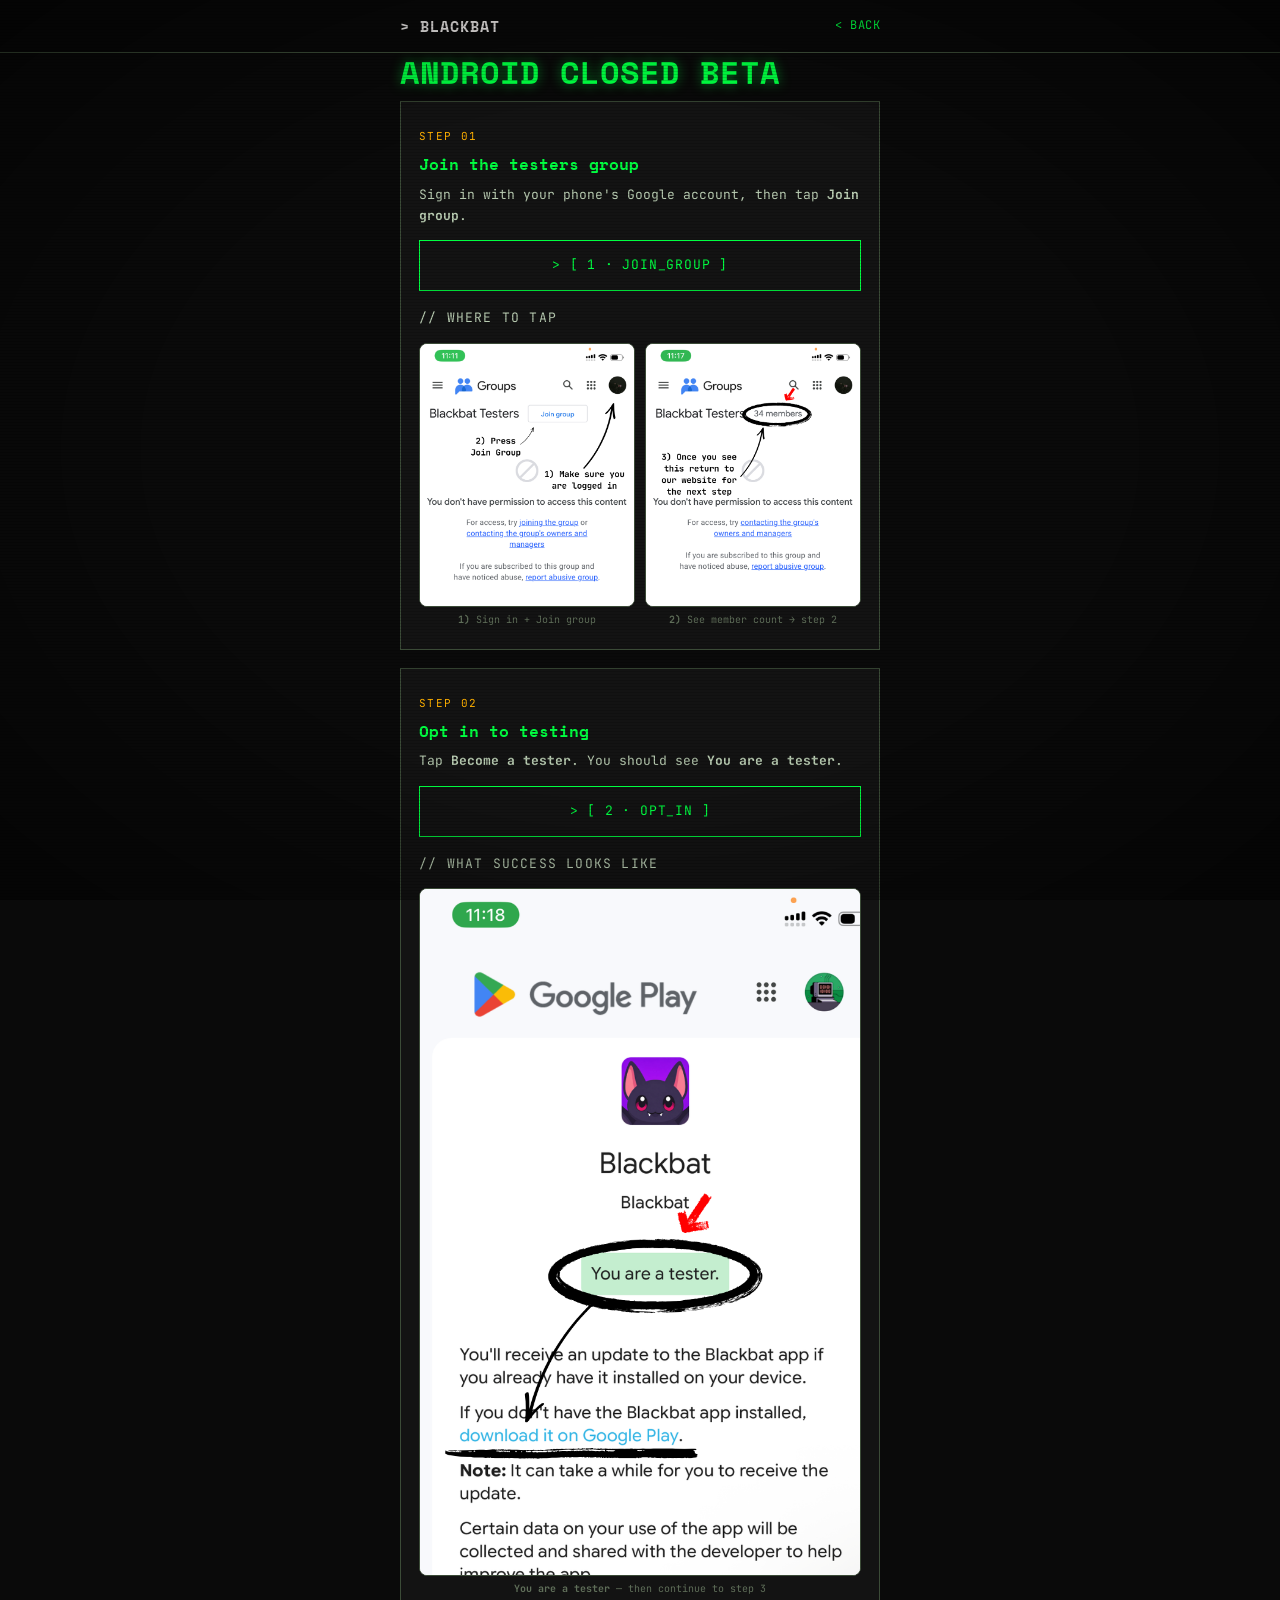
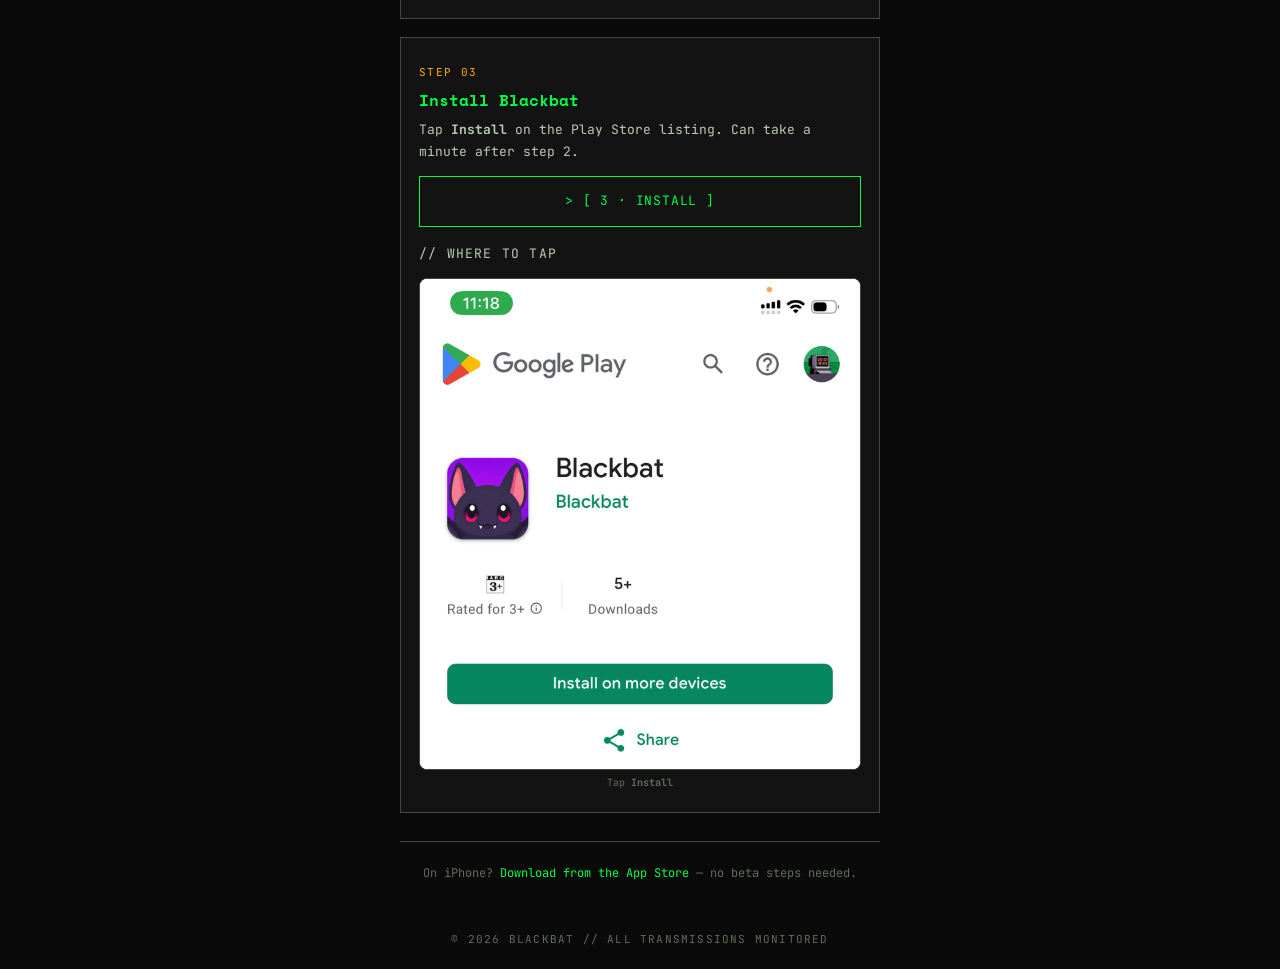
==== android-beta.html @ 40fe3513 "android step by step instructions" ====
<!doctype html>
<html lang="en">
<head>
  <meta charset="utf-8" />
  <meta name="viewport" content="width=device-width, initial-scale=1" />
  <title>Blackbat — Android Closed Beta</title>
  <meta name="description" content="Join the Blackbat Android closed beta in three steps: join the testers group, opt in on Google Play, then install the app." />
  <link rel="icon" type="image/png" href="assets/favicon.png" />
  <meta name="theme-color" content="#0a0a0a" />
  <link rel="preconnect" href="https://fonts.googleapis.com" />
  <link rel="preconnect" href="https://fonts.gstatic.com" crossorigin />
  <link href="https://fonts.googleapis.com/css2?family=JetBrains+Mono:wght@400;500;700&family=Space+Mono:wght@700&display=swap" rel="stylesheet" />
  <style>
    :root {
      --bg: #0a0a0a;
      --surface: #131313;
      --green: #00ff41;
      --green-dim: #0d2a12;
      --amber: #ffb000;
      --text: #e5e2e1;
      --muted: #b9ccb2;
      --dim: #5f6e59;
      --edge: #3b4b37;
    }
    * { margin: 0; padding: 0; box-sizing: border-box; }
    html { scroll-behavior: smooth; }
    body {
      background: var(--bg);
      color: var(--text);
      font-family: "JetBrains Mono", ui-monospace, monospace;
      font-size: 16px;
      line-height: 1.6;
      overflow-x: hidden;
    }
    body::before {
      content: "";
      position: fixed;
      inset: 0;
      pointer-events: none;
      z-index: 100;
      background: repeating-linear-gradient(0deg, rgba(0, 0, 0, 0.14) 0 1px, transparent 1px 3px);
    }
    body::after {
      content: "";
      position: fixed;
      inset: 0;
      pointer-events: none;
      z-index: 99;
      background: radial-gradient(ellipse at center, transparent 55%, rgba(0, 0, 0, 0.5) 100%);
    }
    .wrap { max-width: 520px; margin: 0 auto; padding: 0 20px; }

    header {
      border-bottom: 1px solid var(--edge);
      padding: 14px 0;
      position: sticky;
      top: 0;
      background: rgba(10, 10, 10, 0.92);
      backdrop-filter: blur(6px);
      z-index: 50;
    }
    header .wrap { display: flex; justify-content: space-between; align-items: center; }
    .brand {
      font-family: "Space Mono", monospace;
      font-weight: 700;
      letter-spacing: 1px;
      color: var(--text);
      text-decoration: none;
      font-size: 15px;
    }
    .back-link {
      font-size: 12px;
      letter-spacing: 0.5px;
      color: var(--green);
      text-decoration: none;
    }
    .back-link:hover { text-decoration: underline; }

    main { padding: 36px 0 72px; }
    h1 {
      font-family: "Space Mono", monospace;
      font-size: clamp(24px, 6vw, 32px);
      color: var(--green);
      text-shadow: 0 0 12px rgba(0, 255, 65, 0.5);
      margin-bottom: 10px;
      line-height: 1.2;
    }
    .lede {
      color: var(--muted);
      margin-bottom: 22px;
      font-size: 14px;
      line-height: 1.65;
    }
    .warn-banner {
      border: 1px solid var(--amber);
      background: rgba(255, 176, 0, 0.08);
      padding: 14px 16px;
      margin-bottom: 28px;
      font-size: 12px;
      color: var(--amber);
      line-height: 1.6;
    }
    .order-note {
      font-size: 12px;
      color: var(--muted);
      margin-bottom: 28px;
      line-height: 1.65;
      padding-left: 12px;
      border-left: 2px solid var(--edge);
    }

    .step {
      border: 1px solid var(--edge);
      background: var(--surface);
      padding: 20px 18px 22px;
      margin-bottom: 18px;
    }
    .step-num {
      display: inline-block;
      color: var(--amber);
      font-size: 11px;
      letter-spacing: 1.4px;
      margin-bottom: 8px;
    }
    .step h2 {
      font-family: "Space Mono", monospace;
      font-size: 16px;
      color: var(--green);
      margin-bottom: 8px;
      line-height: 1.35;
    }
    .step p {
      font-size: 13px;
      color: var(--muted);
      line-height: 1.65;
      margin-bottom: 14px;
    }
    .step .btn { margin-bottom: 16px; }
    .shot-label {
      font-size: 10px;
      letter-spacing: 1.2px;
      color: var(--dim);
      text-transform: uppercase;
      margin-bottom: 10px;
    }
    .shot-row {
      display: grid;
      grid-template-columns: 1fr 1fr;
      gap: 10px;
    }
    .shot-figure { min-width: 0; }
    .shot-frame {
      position: relative;
      z-index: 101;
      overflow: hidden;
      border: 1px solid var(--edge);
      border-radius: 8px;
      background: #fff;
      aspect-ratio: 9 / 11;
    }
    .shot-frame img {
      display: block;
      width: 100%;
      height: 100%;
      object-fit: cover;
      object-position: top center;
    }
    .shot-caption {
      margin-top: 6px;
      font-size: 10px;
      color: var(--dim);
      line-height: 1.45;
      text-align: center;
    }
    .shot-frame--short { aspect-ratio: 9 / 10; }
    .shot-frame--tall { aspect-ratio: 9 / 14; }
    .btn {
      display: block;
      width: 100%;
      text-align: center;
      text-decoration: none;
      border: 1px solid var(--green);
      color: var(--green);
      padding: 14px 16px;
      font-size: 13px;
      letter-spacing: 0.8px;
      transition: background 0.12s ease, color 0.12s ease;
    }
    .btn:hover,
    .btn:focus-visible {
      background: var(--green);
      color: #0a0a0a;
    }
    .btn:active { transform: translateY(1px); }

    .ios-note {
      margin-top: 28px;
      padding-top: 22px;
      border-top: 1px solid var(--edge);
      font-size: 12px;
      color: var(--dim);
      text-align: center;
      line-height: 1.6;
    }
    .ios-note a {
      color: var(--green);
      text-decoration: none;
    }
    .ios-note a:hover { text-decoration: underline; }

    footer {
      margin: 48px 0 20px;
      text-align: center;
      color: var(--dim);
      font-size: 11px;
      letter-spacing: 1.2px;
    }
  </style>
</head>
<body>
  <header>
    <div class="wrap">
      <a class="brand" href="index.html">&gt; BLACKBAT</a>
      <a class="back-link" href="index.html">&lt; BACK</a>
    </div>
  </header>

  <main class="wrap">
    <h1>ANDROID CLOSED BETA</h1>
    
    <article class="step" id="step-1">
      <div class="step-num">STEP 01</div>
      <h2>Join the testers group</h2>
      <p>Sign in with your phone's Google account, then tap <strong>Join group</strong>.</p>
      <a class="btn" href="https://groups.google.com/g/blackbat-testers">&gt; [ 1 · JOIN_GROUP ]</a>
      <p class="shot-label">// where to tap</p>
      <div class="shot-row">
        <figure class="shot-figure">
          <div class="shot-frame">
            <img src="assets/android-beta/1.png" alt="Sign in and tap Join group" loading="lazy" />
          </div>
          <figcaption class="shot-caption"><strong>1)</strong> Sign in + Join group</figcaption>
        </figure>
        <figure class="shot-figure">
          <div class="shot-frame">
            <img src="assets/android-beta/2.png" alt="Member count visible after joining" loading="lazy" />
          </div>
          <figcaption class="shot-caption"><strong>2)</strong> See member count → step 2</figcaption>
        </figure>
      </div>
    </article>

    <article class="step" id="step-2">
      <div class="step-num">STEP 02</div>
      <h2>Opt in to testing</h2>
      <p>Tap <strong>Become a tester</strong>. You should see <strong>You are a tester</strong>.</p>
      <a class="btn" href="https://play.google.com/apps/testing/com.milindbhatt.blackbat">&gt; [ 2 · OPT_IN ]</a>
      <p class="shot-label">// what success looks like</p>
      <figure class="shot-figure">
        <div class="shot-frame shot-frame--tall">
          <img src="assets/android-beta/3.png" alt="You are a tester confirmation" loading="lazy" />
        </div>
        <figcaption class="shot-caption"><strong>You are a tester</strong> — then continue to step 3</figcaption>
      </figure>
    </article>

    <article class="step" id="step-3">
      <div class="step-num">STEP 03</div>
      <h2>Install Blackbat</h2>
      <p>Tap <strong>Install</strong> on the Play Store listing. Can take a minute after step 2.</p>
      <a class="btn" href="https://play.google.com/store/apps/details?id=com.milindbhatt.blackbat">&gt; [ 3 · INSTALL ]</a>
      <p class="shot-label">// where to tap</p>
      <figure class="shot-figure">
        <div class="shot-frame shot-frame--short">
          <img src="assets/android-beta/4.png" alt="Tap Install on the Play Store listing" loading="lazy" />
        </div>
        <figcaption class="shot-caption">Tap <strong>Install</strong></figcaption>
      </figure>
    </article>

    <p class="ios-note">On iPhone? <a href="https://apps.apple.com/au/app/blackbat/id6788403863">Download from the App Store</a> — no beta steps needed.</p>
  </main>

  <footer>© 2026 BLACKBAT // ALL TRANSMISSIONS MONITORED</footer>
</body>
</html>
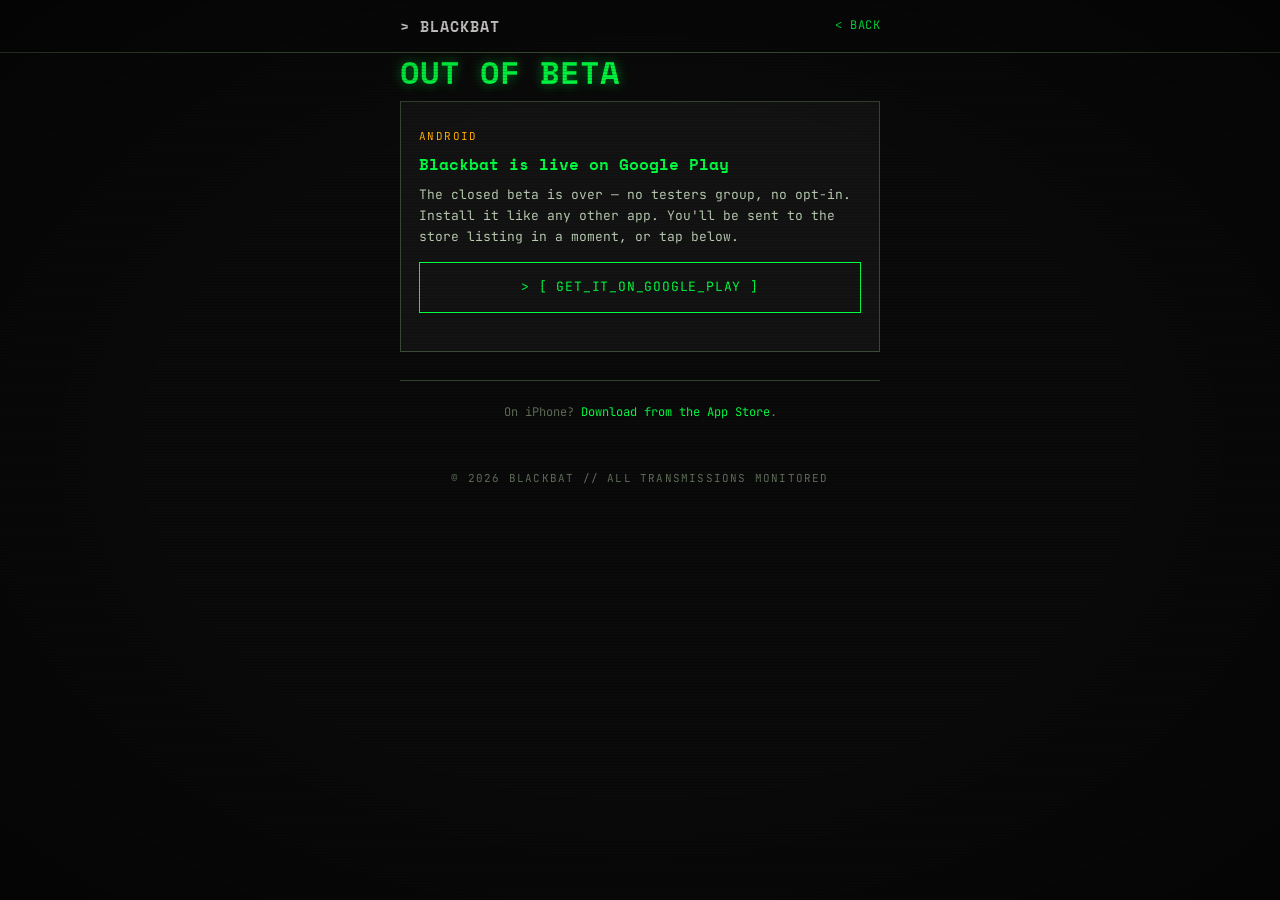
==== commit 790476e1: "Android is live on Google Play Both "Get it on Google Play" badges now open the store listing instea" ====
--- a/android-beta.html
+++ b/android-beta.html
@@ -3,9 +3,22 @@
 <head>
   <meta charset="utf-8" />
   <meta name="viewport" content="width=device-width, initial-scale=1" />
-  <title>Blackbat — Android Closed Beta</title>
-  <meta name="description" content="Join the Blackbat Android closed beta in three steps: join the testers group, opt in on Google Play, then install the app." />
+  <title>Blackbat — Now on Google Play</title>
+  <meta name="description" content="Blackbat is out of beta and live on Google Play. This page sends you to the store listing." />
+  <link rel="canonical" href="https://play.google.com/store/apps/details?id=com.milindbhatt.blackbat" />
+  <meta name="robots" content="noindex, follow" />
+  <meta http-equiv="refresh" content="3; url=https://play.google.com/store/apps/details?id=com.milindbhatt.blackbat" />
   <link rel="icon" type="image/png" href="assets/favicon.png" />
+  <meta property="og:title" content="Blackbat — Now on Google Play" />
+  <meta property="og:description" content="Blackbat is out of beta and live on Google Play. This page sends you to the store listing." />
+  <meta property="og:url" content="https://blackbatterminal.com/android-beta.html" />
+  <meta property="og:site_name" content="Blackbat Terminal" />
+  <meta property="og:image" content="https://blackbatterminal.com/assets/og-image.png" />
+  <meta property="og:type" content="website" />
+  <meta name="twitter:card" content="summary_large_image" />
+  <meta name="twitter:title" content="Blackbat — Now on Google Play" />
+  <meta name="twitter:description" content="Blackbat is out of beta and live on Google Play. This page sends you to the store listing." />
+  <meta name="twitter:image" content="https://blackbatterminal.com/assets/og-image.png" />
   <meta name="theme-color" content="#0a0a0a" />
   <link rel="preconnect" href="https://fonts.googleapis.com" />
   <link rel="preconnect" href="https://fonts.gstatic.com" crossorigin />
@@ -226,59 +239,16 @@
   </header>
 
   <main class="wrap">
-    <h1>ANDROID CLOSED BETA</h1>
-    
-    <article class="step" id="step-1">
-      <div class="step-num">STEP 01</div>
-      <h2>Join the testers group</h2>
-      <p>Sign in with your phone's Google account, then tap <strong>Join group</strong>.</p>
-      <a class="btn" href="https://groups.google.com/g/blackbat-testers">&gt; [ 1 · JOIN_GROUP ]</a>
-      <p class="shot-label">// where to tap</p>
-      <div class="shot-row">
-        <figure class="shot-figure">
-          <div class="shot-frame">
-            <img src="assets/android-beta/1.png" alt="Sign in and tap Join group" loading="lazy" />
-          </div>
-          <figcaption class="shot-caption"><strong>1)</strong> Sign in + Join group</figcaption>
-        </figure>
-        <figure class="shot-figure">
-          <div class="shot-frame">
-            <img src="assets/android-beta/2.png" alt="Member count visible after joining" loading="lazy" />
-          </div>
-          <figcaption class="shot-caption"><strong>2)</strong> See member count → step 2</figcaption>
-        </figure>
-      </div>
+    <h1>OUT OF BETA</h1>
+
+    <article class="step">
+      <div class="step-num">ANDROID</div>
+      <h2>Blackbat is live on Google Play</h2>
+      <p>The closed beta is over — no testers group, no opt-in. Install it like any other app. You'll be sent to the store listing in a moment, or tap below.</p>
+      <a class="btn" href="https://play.google.com/store/apps/details?id=com.milindbhatt.blackbat">&gt; [ GET_IT_ON_GOOGLE_PLAY ]</a>
     </article>
 
-    <article class="step" id="step-2">
-      <div class="step-num">STEP 02</div>
-      <h2>Opt in to testing</h2>
-      <p>Tap <strong>Become a tester</strong>. You should see <strong>You are a tester</strong>.</p>
-      <a class="btn" href="https://play.google.com/apps/testing/com.milindbhatt.blackbat">&gt; [ 2 · OPT_IN ]</a>
-      <p class="shot-label">// what success looks like</p>
-      <figure class="shot-figure">
-        <div class="shot-frame shot-frame--tall">
-          <img src="assets/android-beta/3.png" alt="You are a tester confirmation" loading="lazy" />
-        </div>
-        <figcaption class="shot-caption"><strong>You are a tester</strong> — then continue to step 3</figcaption>
-      </figure>
-    </article>
-
-    <article class="step" id="step-3">
-      <div class="step-num">STEP 03</div>
-      <h2>Install Blackbat</h2>
-      <p>Tap <strong>Install</strong> on the Play Store listing. Can take a minute after step 2.</p>
-      <a class="btn" href="https://play.google.com/store/apps/details?id=com.milindbhatt.blackbat">&gt; [ 3 · INSTALL ]</a>
-      <p class="shot-label">// where to tap</p>
-      <figure class="shot-figure">
-        <div class="shot-frame shot-frame--short">
-          <img src="assets/android-beta/4.png" alt="Tap Install on the Play Store listing" loading="lazy" />
-        </div>
-        <figcaption class="shot-caption">Tap <strong>Install</strong></figcaption>
-      </figure>
-    </article>
-
-    <p class="ios-note">On iPhone? <a href="https://apps.apple.com/au/app/blackbat/id6788403863">Download from the App Store</a> — no beta steps needed.</p>
+    <p class="ios-note">On iPhone? <a href="https://apps.apple.com/app/blackbat/id6788403863">Download from the App Store</a>.</p>
   </main>
 
   <footer>© 2026 BLACKBAT // ALL TRANSMISSIONS MONITORED</footer>
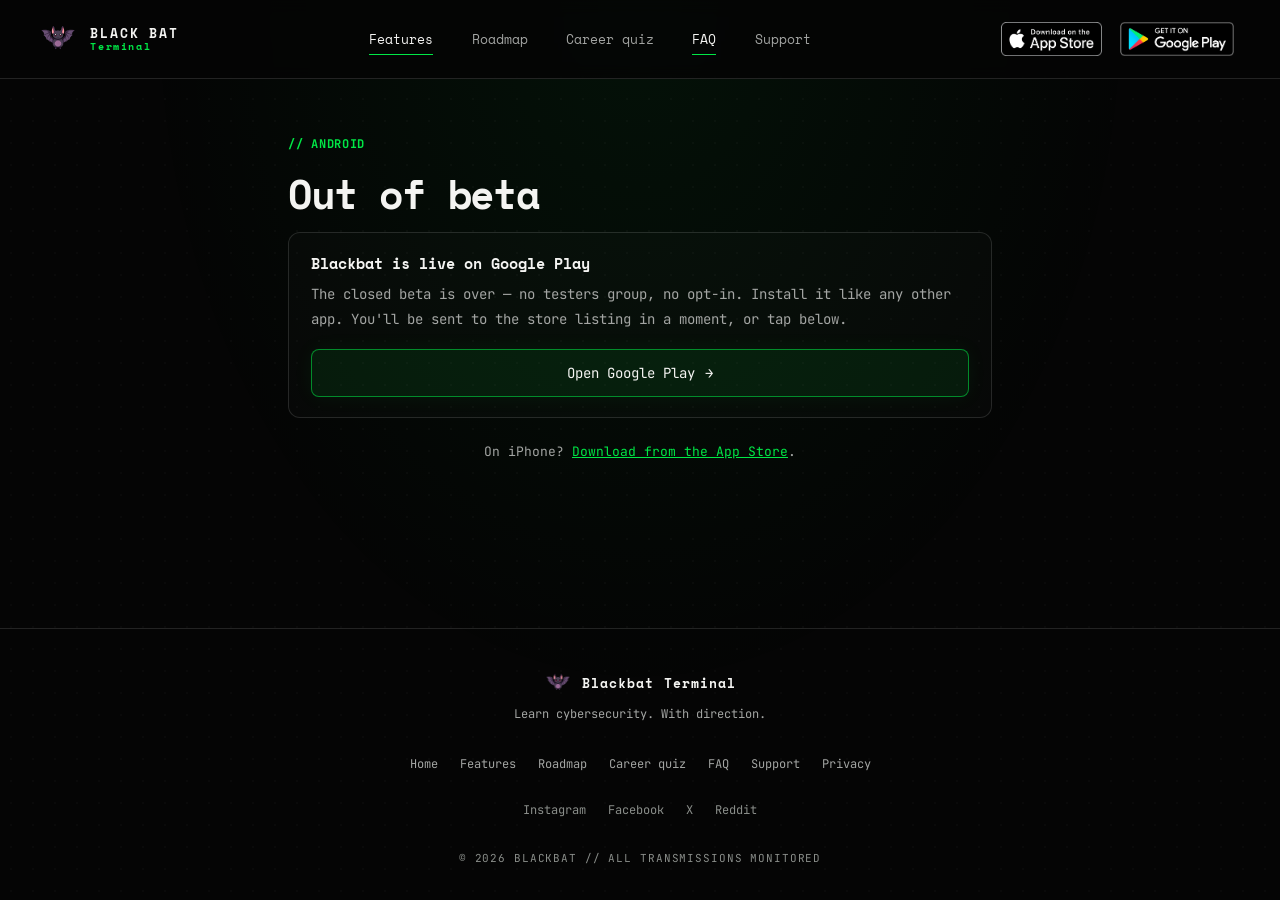
==== commit dd572d9a: "Unify the site's visual language and polish every page Every page below the mobile hero now uses one" ====
--- a/android-beta.html
+++ b/android-beta.html
@@ -19,238 +19,92 @@
   <meta name="twitter:title" content="Blackbat — Now on Google Play" />
   <meta name="twitter:description" content="Blackbat is out of beta and live on Google Play. This page sends you to the store listing." />
   <meta name="twitter:image" content="https://blackbatterminal.com/assets/og-image.png" />
-  <meta name="theme-color" content="#0a0a0a" />
+  <meta name="theme-color" content="#050505" />
   <link rel="preconnect" href="https://fonts.googleapis.com" />
   <link rel="preconnect" href="https://fonts.gstatic.com" crossorigin />
-  <link href="https://fonts.googleapis.com/css2?family=JetBrains+Mono:wght@400;500;700&family=Space+Mono:wght@700&display=swap" rel="stylesheet" />
-  <style>
-    :root {
-      --bg: #0a0a0a;
-      --surface: #131313;
-      --green: #00ff41;
-      --green-dim: #0d2a12;
-      --amber: #ffb000;
-      --text: #e5e2e1;
-      --muted: #b9ccb2;
-      --dim: #5f6e59;
-      --edge: #3b4b37;
-    }
-    * { margin: 0; padding: 0; box-sizing: border-box; }
-    html { scroll-behavior: smooth; }
-    body {
-      background: var(--bg);
-      color: var(--text);
-      font-family: "JetBrains Mono", ui-monospace, monospace;
-      font-size: 16px;
-      line-height: 1.6;
-      overflow-x: hidden;
-    }
-    body::before {
-      content: "";
-      position: fixed;
-      inset: 0;
-      pointer-events: none;
-      z-index: 100;
-      background: repeating-linear-gradient(0deg, rgba(0, 0, 0, 0.14) 0 1px, transparent 1px 3px);
-    }
-    body::after {
-      content: "";
-      position: fixed;
-      inset: 0;
-      pointer-events: none;
-      z-index: 99;
-      background: radial-gradient(ellipse at center, transparent 55%, rgba(0, 0, 0, 0.5) 100%);
-    }
-    .wrap { max-width: 520px; margin: 0 auto; padding: 0 20px; }
-
-    header {
-      border-bottom: 1px solid var(--edge);
-      padding: 14px 0;
-      position: sticky;
-      top: 0;
-      background: rgba(10, 10, 10, 0.92);
-      backdrop-filter: blur(6px);
-      z-index: 50;
-    }
-    header .wrap { display: flex; justify-content: space-between; align-items: center; }
-    .brand {
-      font-family: "Space Mono", monospace;
-      font-weight: 700;
-      letter-spacing: 1px;
-      color: var(--text);
-      text-decoration: none;
-      font-size: 15px;
-    }
-    .back-link {
-      font-size: 12px;
-      letter-spacing: 0.5px;
-      color: var(--green);
-      text-decoration: none;
-    }
-    .back-link:hover { text-decoration: underline; }
-
-    main { padding: 36px 0 72px; }
-    h1 {
-      font-family: "Space Mono", monospace;
-      font-size: clamp(24px, 6vw, 32px);
-      color: var(--green);
-      text-shadow: 0 0 12px rgba(0, 255, 65, 0.5);
-      margin-bottom: 10px;
-      line-height: 1.2;
-    }
-    .lede {
-      color: var(--muted);
-      margin-bottom: 22px;
-      font-size: 14px;
-      line-height: 1.65;
-    }
-    .warn-banner {
-      border: 1px solid var(--amber);
-      background: rgba(255, 176, 0, 0.08);
-      padding: 14px 16px;
-      margin-bottom: 28px;
-      font-size: 12px;
-      color: var(--amber);
-      line-height: 1.6;
-    }
-    .order-note {
-      font-size: 12px;
-      color: var(--muted);
-      margin-bottom: 28px;
-      line-height: 1.65;
-      padding-left: 12px;
-      border-left: 2px solid var(--edge);
-    }
-
-    .step {
-      border: 1px solid var(--edge);
-      background: var(--surface);
-      padding: 20px 18px 22px;
-      margin-bottom: 18px;
-    }
-    .step-num {
-      display: inline-block;
-      color: var(--amber);
-      font-size: 11px;
-      letter-spacing: 1.4px;
-      margin-bottom: 8px;
-    }
-    .step h2 {
-      font-family: "Space Mono", monospace;
-      font-size: 16px;
-      color: var(--green);
-      margin-bottom: 8px;
-      line-height: 1.35;
-    }
-    .step p {
-      font-size: 13px;
-      color: var(--muted);
-      line-height: 1.65;
-      margin-bottom: 14px;
-    }
-    .step .btn { margin-bottom: 16px; }
-    .shot-label {
-      font-size: 10px;
-      letter-spacing: 1.2px;
-      color: var(--dim);
-      text-transform: uppercase;
-      margin-bottom: 10px;
-    }
-    .shot-row {
-      display: grid;
-      grid-template-columns: 1fr 1fr;
-      gap: 10px;
-    }
-    .shot-figure { min-width: 0; }
-    .shot-frame {
-      position: relative;
-      z-index: 101;
-      overflow: hidden;
-      border: 1px solid var(--edge);
-      border-radius: 8px;
-      background: #fff;
-      aspect-ratio: 9 / 11;
-    }
-    .shot-frame img {
-      display: block;
-      width: 100%;
-      height: 100%;
-      object-fit: cover;
-      object-position: top center;
-    }
-    .shot-caption {
-      margin-top: 6px;
-      font-size: 10px;
-      color: var(--dim);
-      line-height: 1.45;
-      text-align: center;
-    }
-    .shot-frame--short { aspect-ratio: 9 / 10; }
-    .shot-frame--tall { aspect-ratio: 9 / 14; }
-    .btn {
-      display: block;
-      width: 100%;
-      text-align: center;
-      text-decoration: none;
-      border: 1px solid var(--green);
-      color: var(--green);
-      padding: 14px 16px;
-      font-size: 13px;
-      letter-spacing: 0.8px;
-      transition: background 0.12s ease, color 0.12s ease;
-    }
-    .btn:hover,
-    .btn:focus-visible {
-      background: var(--green);
-      color: #0a0a0a;
-    }
-    .btn:active { transform: translateY(1px); }
-
-    .ios-note {
-      margin-top: 28px;
-      padding-top: 22px;
-      border-top: 1px solid var(--edge);
-      font-size: 12px;
-      color: var(--dim);
-      text-align: center;
-      line-height: 1.6;
-    }
-    .ios-note a {
-      color: var(--green);
-      text-decoration: none;
-    }
-    .ios-note a:hover { text-decoration: underline; }
-
-    footer {
-      margin: 48px 0 20px;
-      text-align: center;
-      color: var(--dim);
-      font-size: 11px;
-      letter-spacing: 1.2px;
-    }
-  </style>
+  <link href="https://fonts.googleapis.com/css2?family=JetBrains+Mono:wght@400;500;700&family=Space+Mono:wght@400;700&display=swap" rel="stylesheet" />
+  <link rel="stylesheet" href="css/site.css" />
 </head>
 <body>
-  <header>
-    <div class="wrap">
-      <a class="brand" href="index.html">&gt; BLACKBAT</a>
-      <a class="back-link" href="index.html">&lt; BACK</a>
-    </div>
-  </header>
+  <div class="bb-page">
+    <a class="bb-skip" href="#main">Skip to content</a>
+    <header class="bb-header">
+      <div class="bb-header__inner">
+        <a class="bb-logo" href="index.html" aria-label="Blackbat Terminal home">
+          <img src="assets/bat.png" alt="" width="40" height="40" />
+          <span class="bb-logo__text">BLACK BAT<span>Terminal</span></span>
+        </a>
+        <nav class="bb-nav" id="site-nav" aria-label="Primary">
+          <a href="index.html#features" aria-current="page">Features</a>
+          <a href="roadmap.html">Roadmap</a>
+          <a href="career-quiz.html">Career quiz</a>
+          <a href="index.html#faq" aria-current="page">FAQ</a>
+          <a href="support.html">Support</a>
+          <div class="bb-nav__stores">
+            <a class="bb-header__badge" href="https://apps.apple.com/app/blackbat/id6788403863" aria-label="Download Blackbat on the App Store">
+              <img src="assets/Download From App Store.png" alt="" width="498" height="167" />
+            </a>
+            <a class="bb-header__badge bb-header__badge--play" href="https://play.google.com/store/apps/details?id=com.milindbhatt.blackbat" aria-label="Get Blackbat on Google Play">
+              <img src="assets/Get It On Playstore.png" alt="" width="646" height="250" />
+            </a>
+          </div>
+        </nav>
+        <div class="bb-header__actions">
+          <a class="bb-header__badge" href="https://apps.apple.com/app/blackbat/id6788403863" aria-label="Download Blackbat on the App Store">
+            <img src="assets/Download From App Store.png" alt="" width="498" height="167" />
+          </a>
+          <a class="bb-header__badge bb-header__badge--play" href="https://play.google.com/store/apps/details?id=com.milindbhatt.blackbat" aria-label="Get Blackbat on Google Play">
+            <img src="assets/Get It On Playstore.png" alt="" width="646" height="250" />
+          </a>
+        </div>
+        <button class="bb-menu-btn" type="button" data-menu-toggle aria-controls="site-nav" aria-expanded="false" aria-label="Open menu">
+          <svg viewBox="0 0 24 24" fill="none" stroke="currentColor" stroke-width="1.5" aria-hidden="true"><path d="M4 7h16M4 12h16M4 17h16"/></svg>
+        </button>
+      </div>
+    </header>
 
-  <main class="wrap">
-    <h1>OUT OF BETA</h1>
+    <main class="bb-main" id="main">
+      <div class="bb-wrap bb-doc">
+        <p class="bb-eyebrow">// ANDROID</p>
+        <h1>Out of beta</h1>
 
-    <article class="step">
-      <div class="step-num">ANDROID</div>
-      <h2>Blackbat is live on Google Play</h2>
-      <p>The closed beta is over — no testers group, no opt-in. Install it like any other app. You'll be sent to the store listing in a moment, or tap below.</p>
-      <a class="btn" href="https://play.google.com/store/apps/details?id=com.milindbhatt.blackbat">&gt; [ GET_IT_ON_GOOGLE_PLAY ]</a>
-    </article>
+        <article class="step">
+          <h2>Blackbat is live on Google Play</h2>
+          <p>The closed beta is over — no testers group, no opt-in. Install it like any other app. You'll be sent to the store listing in a moment, or tap below.</p>
+          <a class="bb-btn bb-btn--primary bb-btn--block" href="https://play.google.com/store/apps/details?id=com.milindbhatt.blackbat">Open Google Play <span class="bb-arrow" aria-hidden="true">&rarr;</span></a>
+        </article>
 
-    <p class="ios-note">On iPhone? <a href="https://apps.apple.com/app/blackbat/id6788403863">Download from the App Store</a>.</p>
-  </main>
+        <p class="ios-note">On iPhone? <a href="https://apps.apple.com/app/blackbat/id6788403863">Download from the App Store</a>.</p>
+      </div>
+    </main>
 
-  <footer>© 2026 BLACKBAT // ALL TRANSMISSIONS MONITORED</footer>
+    <footer class="bb-footer">
+      <div class="bb-wrap bb-footer__inner">
+        <a class="bb-footer__brand" href="index.html">
+          <img src="assets/bat.png" alt="" width="28" height="28" />
+          <span>Blackbat Terminal</span>
+        </a>
+        <p class="bb-footer__tag">Learn cybersecurity. With direction.</p>
+        <nav class="bb-footer__nav" aria-label="Footer">
+          <a href="index.html">Home</a>
+          <a href="index.html#features">Features</a>
+          <a href="roadmap.html">Roadmap</a>
+          <a href="career-quiz.html">Career quiz</a>
+          <a href="index.html#faq">FAQ</a>
+          <a href="support.html">Support</a>
+          <a href="privacy.html">Privacy</a>
+        </nav>
+        <div class="bb-footer__social">
+          <a href="https://www.instagram.com/blackbat.terminal/" target="_blank" rel="noopener noreferrer">Instagram</a>
+          <a href="https://www.facebook.com/blackbat.terminal/" target="_blank" rel="noopener noreferrer">Facebook</a>
+          <a href="https://x.com/bblackterminal" target="_blank" rel="noopener noreferrer">X</a>
+          <a href="https://www.reddit.com/user/blackbatterminal/" target="_blank" rel="noopener noreferrer">Reddit</a>
+        </div>
+        <p class="bb-footer__copy">&copy; 2026 BLACKBAT // ALL TRANSMISSIONS MONITORED</p>
+      </div>
+    </footer>
+  </div>
+
+  <script src="js/site.js"></script>
 </body>
 </html>
--- a/css/site.css
+++ b/css/site.css
@@ -0,0 +1,1417 @@
+/* Blackbat Terminal: shared styles for every page except the index hero */
+:root {
+  --bg: #050505;
+  --surface: #0b0d0b;
+  --surface-2: #131313;
+  --green: #00e846;
+  --green-dim: rgba(0, 232, 70, 0.08);
+  --cyan: #6ec8e8;
+  --amber: #ffb000;
+  --text: #f4f4f2;
+  --muted: #a3a5a3;
+  --dim: #8a8e8a;
+  --edge: rgba(255, 255, 255, 0.12);
+  --edge-bright: rgba(255, 255, 255, 0.2);
+  --accent: var(--green);
+  --page-max: 1180px;
+  --radius: 12px;
+  --ease-out: cubic-bezier(0.2, 0.8, 0.2, 1);
+}
+
+* {
+  margin: 0;
+  padding: 0;
+  box-sizing: border-box;
+}
+
+html {
+  scroll-behavior: smooth;
+  overflow-x: hidden;
+}
+
+body {
+  background: var(--bg);
+  color: var(--text);
+  font-family: "JetBrains Mono", ui-monospace, monospace;
+  font-size: 15px;
+  line-height: 1.6;
+  overflow-x: hidden;
+  min-height: 100vh;
+}
+
+body::before {
+  content: "";
+  position: fixed;
+  inset: 0;
+  pointer-events: none;
+  z-index: 0;
+  opacity: 0.35;
+  background-image: radial-gradient(circle, rgba(255, 255, 255, 0.07) 1px, transparent 1px);
+  background-size: 22px 22px;
+}
+
+body::after {
+  content: "";
+  position: fixed;
+  inset: 0;
+  pointer-events: none;
+  z-index: 0;
+  background: radial-gradient(ellipse at 50% 0%, rgba(0, 232, 70, 0.06), transparent 55%);
+}
+
+.bb-page {
+  position: relative;
+  z-index: 1;
+  display: flex;
+  flex-direction: column;
+  min-height: 100vh;
+}
+
+.bb-wrap {
+  width: 100%;
+  max-width: var(--page-max);
+  margin: 0 auto;
+  padding: 0 clamp(16px, 3vw, 28px);
+}
+
+/* Header */
+.bb-header {
+  position: sticky;
+  top: 0;
+  z-index: 50;
+  border-bottom: 1px solid var(--edge);
+  background: rgba(5, 5, 5, 0.88);
+  backdrop-filter: blur(8px);
+}
+
+.bb-header__inner {
+  max-width: 1560px;
+  margin: 0 auto;
+  padding: 14px clamp(16px, 3vw, 48px);
+  display: flex;
+  align-items: center;
+  justify-content: space-between;
+  gap: 16px;
+}
+
+.bb-logo {
+  display: flex;
+  align-items: center;
+  gap: 12px;
+  text-decoration: none;
+  flex-shrink: 0;
+}
+
+.bb-logo img {
+  width: 40px;
+  height: 40px;
+  object-fit: contain;
+}
+
+.bb-logo__text {
+  font-family: "Space Mono", ui-monospace, monospace;
+  font-weight: 700;
+  font-size: 13px;
+  letter-spacing: 0.14em;
+  line-height: 1.25;
+  color: var(--text);
+}
+
+.bb-logo__text span {
+  display: block;
+  color: var(--green);
+  font-size: 10px;
+  letter-spacing: 0.16em;
+}
+
+.bb-nav {
+  display: flex;
+  align-items: center;
+  gap: clamp(18px, 3vw, 40px);
+}
+
+.bb-nav a {
+  position: relative;
+  font-family: "Space Mono", ui-monospace, monospace;
+  font-size: 13px;
+  color: var(--muted);
+  text-decoration: none;
+  white-space: nowrap;
+  transition: color 180ms ease;
+}
+
+.bb-nav a:hover,
+.bb-nav a[aria-current="page"] {
+  color: var(--text);
+}
+
+.bb-nav a::after {
+  content: "";
+  position: absolute;
+  left: 0;
+  bottom: -6px;
+  width: 100%;
+  height: 1px;
+  background: var(--accent);
+  transform: scaleX(0);
+  transform-origin: right;
+  transition: transform 180ms ease;
+}
+
+.bb-nav a:hover::after,
+.bb-nav a[aria-current="page"]::after {
+  transform: scaleX(1);
+  transform-origin: left;
+}
+
+.bb-header__actions {
+  display: flex;
+  align-items: center;
+  gap: 10px;
+}
+
+.bb-header__badge {
+  display: inline-flex;
+  transition: transform 180ms var(--ease-out), filter 180ms ease;
+}
+
+.bb-header__badge:hover,
+.bb-header__badge:focus-visible {
+  transform: translateY(-1px);
+  filter: brightness(1.06);
+}
+
+.bb-header__badge img {
+  height: 34px;
+  width: auto;
+}
+
+.bb-header__badge--play img {
+  height: 50px;
+}
+
+.bb-menu-btn {
+  display: none;
+  width: 44px;
+  height: 44px;
+  border: 1px solid var(--edge);
+  border-radius: 8px;
+  background: transparent;
+  color: var(--text);
+  cursor: pointer;
+}
+
+.bb-menu-btn svg {
+  width: 22px;
+  height: 22px;
+}
+
+@media (max-width: 768px) {
+  .bb-nav {
+    display: none;
+    position: absolute;
+    top: 100%;
+    left: 0;
+    right: 0;
+    flex-direction: column;
+    align-items: stretch;
+    gap: 0;
+    padding: 12px clamp(16px, 3vw, 28px) 20px;
+    background: var(--bg);
+    border-bottom: 1px solid var(--edge);
+    box-shadow: 0 24px 48px rgba(0, 0, 0, 0.6);
+  }
+
+  .bb-nav.is-open {
+    display: flex;
+  }
+
+  .bb-nav a {
+    padding: 14px 0;
+    border-bottom: 1px solid rgba(255, 255, 255, 0.06);
+  }
+
+  .bb-nav a::after {
+    bottom: 12px;
+  }
+
+  .bb-header__actions {
+    display: none;
+  }
+
+  .bb-menu-btn {
+    display: inline-flex;
+    align-items: center;
+    justify-content: center;
+  }
+
+  .bb-header__inner {
+    position: relative;
+  }
+}
+
+@media (max-width: 480px) {
+  .bb-logo__text {
+    display: none;
+  }
+}
+
+/* Main layout */
+.bb-main {
+  flex: 1;
+  padding: clamp(36px, 5vw, 56px) 0 clamp(64px, 8vw, 96px);
+}
+
+.bb-enter {
+  animation: bb-rise 420ms ease-out both;
+}
+
+.bb-enter--delay-1 {
+  animation-delay: 60ms;
+}
+
+.bb-enter--delay-2 {
+  animation-delay: 120ms;
+}
+
+@keyframes bb-rise {
+  from {
+    opacity: 0;
+    transform: translateY(8px);
+  }
+  to {
+    opacity: 1;
+    transform: none;
+  }
+}
+
+.bb-eyebrow {
+  font-size: 12px;
+  font-weight: 700;
+  letter-spacing: 0.06em;
+  color: var(--green);
+  margin-bottom: 16px;
+}
+
+.bb-title {
+  font-family: "Space Mono", ui-monospace, monospace;
+  font-size: clamp(28px, 4vw, 42px);
+  font-weight: 700;
+  line-height: 1.2;
+  letter-spacing: -0.03em;
+  margin-bottom: 14px;
+  max-width: 720px;
+}
+
+.bb-title em {
+  font-style: normal;
+  color: var(--green);
+}
+
+.bb-lede {
+  font-size: 15px;
+  line-height: 1.75;
+  color: var(--muted);
+  max-width: 620px;
+  margin-bottom: clamp(28px, 4vw, 40px);
+}
+
+.bb-corner-note {
+  position: fixed;
+  right: clamp(12px, 2vw, 24px);
+  top: 50%;
+  transform: translateY(-50%) rotate(90deg);
+  transform-origin: center;
+  font-size: 9px;
+  letter-spacing: 0.2em;
+  color: var(--dim);
+  pointer-events: none;
+  z-index: 2;
+  white-space: nowrap;
+  display: none;
+}
+
+@media (min-width: 1100px) {
+  .bb-corner-note {
+    display: block;
+  }
+}
+
+/* Buttons */
+.bb-btn {
+  display: inline-flex;
+  align-items: center;
+  justify-content: center;
+  gap: 10px;
+  min-height: 48px;
+  padding: 0 24px;
+  border-radius: 8px;
+  font-family: inherit;
+  font-size: 14px;
+  line-height: 1;
+  text-decoration: none;
+  cursor: pointer;
+  border: 1px solid var(--edge-bright);
+  background: rgba(255, 255, 255, 0.02);
+  color: var(--text);
+  transition:
+    transform 180ms var(--ease-out),
+    border-color 180ms ease,
+    background-color 180ms ease,
+    box-shadow 180ms ease;
+}
+
+.bb-btn:hover:not(:disabled) {
+  transform: translateY(-2px);
+  border-color: rgba(255, 255, 255, 0.32);
+  background: rgba(255, 255, 255, 0.04);
+}
+
+.bb-btn:active:not(:disabled) {
+  transform: translateY(1px) scale(0.985);
+  transition-duration: 80ms;
+}
+
+.bb-btn:disabled {
+  opacity: 0.35;
+  cursor: not-allowed;
+}
+
+.bb-btn--primary {
+  border-color: rgba(0, 232, 70, 0.55);
+  background: rgba(0, 232, 70, 0.08);
+  box-shadow: 0 0 20px rgba(0, 232, 70, 0.06);
+}
+
+.bb-btn--primary:hover:not(:disabled) {
+  border-color: rgba(0, 232, 70, 0.75);
+  background: rgba(0, 232, 70, 0.12);
+}
+
+.bb-btn--ghost {
+  background: transparent;
+}
+
+.bb-btn .bb-arrow {
+  display: inline-block;
+  transition: transform 180ms var(--ease-out);
+}
+
+.bb-btn:hover:not(:disabled) .bb-arrow {
+  transform: translateX(3px);
+}
+
+.bb-btn:focus-visible,
+.bb-nav a:focus-visible,
+.bb-quiz-option:focus-visible,
+.bb-logo:focus-visible,
+.bb-header__badge:focus-visible,
+.bb-store-badge:focus-visible,
+.bb-resource:focus-visible,
+.bb-menu-btn:focus-visible,
+.bb-footer a:focus-visible,
+.bb-doc a:focus-visible {
+  outline: 2px solid var(--accent);
+  outline-offset: 4px;
+}
+
+/* Cards */
+.bb-card {
+  border: 1px solid var(--edge);
+  border-radius: var(--radius);
+  background: rgba(255, 255, 255, 0.015);
+  transition:
+    transform 200ms var(--ease-out),
+    border-color 200ms ease,
+    background-color 200ms ease,
+    box-shadow 200ms ease;
+}
+
+.bb-card:hover {
+  border-color: rgba(255, 255, 255, 0.18);
+}
+
+/* Quiz */
+.bb-quiz-shell {
+  position: relative;
+  min-height: 320px;
+}
+
+.bb-quiz-panel {
+  transition:
+    opacity 240ms ease,
+    transform 240ms var(--ease-out);
+}
+
+.bb-quiz-panel.is-exiting {
+  opacity: 0;
+  transform: translateX(-8px);
+  pointer-events: none;
+}
+
+.bb-quiz-panel.is-entering {
+  opacity: 0;
+  transform: translateX(8px);
+}
+
+.bb-quiz-grid {
+  display: grid;
+  grid-template-columns: repeat(auto-fit, minmax(240px, 1fr));
+  gap: 14px;
+  margin-bottom: 48px;
+}
+
+@media (max-width: 768px) {
+  .bb-quiz-grid {
+    grid-template-columns: 1fr;
+  }
+}
+
+.bb-quiz-option {
+  position: relative;
+  display: flex;
+  flex-direction: column;
+  align-items: flex-start;
+  text-align: left;
+  gap: 10px;
+  width: 100%;
+  min-height: 44px;
+  padding: 22px 20px;
+  border: 1px solid var(--edge);
+  border-radius: var(--radius);
+  background: rgba(255, 255, 255, 0.015);
+  color: var(--text);
+  font-family: inherit;
+  cursor: pointer;
+  transition:
+    transform 200ms var(--ease-out),
+    border-color 200ms ease,
+    background-color 200ms ease,
+    box-shadow 200ms ease;
+}
+
+.bb-quiz-option:hover {
+  transform: translateY(-3px);
+  border-color: rgba(255, 255, 255, 0.22);
+}
+
+.bb-quiz-option:active {
+  transform: translateY(0) scale(0.99);
+}
+
+.bb-quiz-option.is-selected {
+  border-color: var(--green);
+  background: rgba(0, 255, 120, 0.025);
+  box-shadow: 0 8px 30px rgba(0, 0, 0, 0.16);
+}
+
+.bb-quiz-option__icon {
+  color: var(--cyan);
+  transition: transform 200ms var(--ease-out), color 200ms ease;
+}
+
+.bb-quiz-option:hover .bb-quiz-option__icon {
+  transform: translateY(-1px);
+}
+
+.bb-quiz-option.is-selected .bb-quiz-option__icon {
+  color: var(--green);
+}
+
+.bb-quiz-option__title {
+  font-family: "Space Mono", ui-monospace, monospace;
+  font-size: 14px;
+  font-weight: 700;
+}
+
+.bb-quiz-option__desc {
+  font-size: 12px;
+  line-height: 1.65;
+  color: var(--muted);
+}
+
+.bb-quiz-option__check svg {
+  width: 12px;
+  height: 12px;
+}
+
+.bb-quiz-option__check {
+  position: absolute;
+  top: 14px;
+  right: 14px;
+  width: 22px;
+  height: 22px;
+  border-radius: 50%;
+  border: 1px solid var(--green);
+  background: rgba(0, 232, 70, 0.15);
+  color: var(--green);
+  display: flex;
+  align-items: center;
+  justify-content: center;
+  opacity: 0;
+  transform: scale(0.7);
+}
+
+.bb-quiz-option.is-selected .bb-quiz-option__check {
+  animation: bb-check-in 180ms var(--ease-out) forwards;
+}
+
+@keyframes bb-check-in {
+  to {
+    opacity: 1;
+    transform: scale(1);
+  }
+}
+
+.bb-quiz-footer {
+  display: flex;
+  align-items: center;
+  justify-content: space-between;
+  gap: 16px;
+  padding-top: 8px;
+  border-top: 1px solid rgba(255, 255, 255, 0.06);
+}
+
+.bb-progress {
+  display: flex;
+  gap: 6px;
+  flex: 1;
+  max-width: 280px;
+}
+
+.bb-progress__seg {
+  flex: 1;
+  height: 4px;
+  border-radius: 2px;
+  background: rgba(255, 255, 255, 0.1);
+  transition: background 200ms ease;
+}
+
+.bb-progress__seg.is-done,
+.bb-progress__seg.is-current {
+  background: var(--green);
+}
+
+.bb-progress__seg.is-current {
+  opacity: 0.55;
+}
+
+.bb-quiz-actions {
+  display: flex;
+  gap: 12px;
+}
+
+/* Results */
+.bb-path-card {
+  display: grid;
+  grid-template-columns: minmax(0, 1fr) minmax(0, 280px);
+  gap: 24px;
+  padding: clamp(22px, 3vw, 32px);
+  margin-bottom: 48px;
+  border-color: rgba(0, 232, 70, 0.35);
+  background: rgba(0, 232, 70, 0.03);
+}
+
+@media (max-width: 768px) {
+  .bb-path-card {
+    grid-template-columns: 1fr;
+  }
+}
+
+.bb-path-card__label {
+  font-size: 11px;
+  letter-spacing: 0.14em;
+  color: var(--green);
+  margin-bottom: 16px;
+}
+
+.bb-path-card__icon-wrap {
+  width: 56px;
+  height: 56px;
+  border-radius: 50%;
+  border: 1px solid var(--edge);
+  display: flex;
+  align-items: center;
+  justify-content: center;
+  color: var(--cyan);
+  margin-bottom: 16px;
+}
+
+.bb-path-card__title {
+  font-family: "Space Mono", ui-monospace, monospace;
+  font-size: clamp(22px, 3vw, 28px);
+  margin-bottom: 10px;
+}
+
+.bb-path-card__desc {
+  font-size: 14px;
+  color: var(--muted);
+  line-height: 1.7;
+  max-width: 520px;
+  margin-bottom: 18px;
+}
+
+.bb-tags {
+  display: flex;
+  flex-wrap: wrap;
+  gap: 8px;
+}
+
+.bb-tag {
+  font-size: 11px;
+  letter-spacing: 0.04em;
+  padding: 6px 12px;
+  border-radius: 999px;
+  border: 1px solid var(--edge);
+  color: var(--muted);
+}
+
+.bb-path-visual {
+  display: flex;
+  align-items: center;
+  justify-content: center;
+  min-height: 180px;
+  border-radius: var(--radius);
+  border: 1px solid rgba(255, 255, 255, 0.06);
+  background: rgba(0, 0, 0, 0.25);
+  color: var(--cyan);
+}
+
+.bb-path-visual svg {
+  width: 120px;
+  height: 120px;
+  opacity: 0.85;
+}
+
+.bb-section-title {
+  font-family: "Space Mono", ui-monospace, monospace;
+  font-size: 18px;
+  margin-bottom: 20px;
+}
+
+.bb-steps {
+  display: grid;
+  grid-template-columns: repeat(3, minmax(0, 1fr));
+  gap: 14px;
+  margin-bottom: 48px;
+  position: relative;
+}
+
+@media (max-width: 768px) {
+  .bb-steps {
+    grid-template-columns: 1fr;
+  }
+}
+
+.bb-step-card {
+  padding: 22px 18px;
+  text-align: center;
+  position: relative;
+}
+
+.bb-step-card__num {
+  width: 28px;
+  height: 28px;
+  border-radius: 50%;
+  border: 1px solid rgba(0, 232, 70, 0.5);
+  color: var(--green);
+  font-size: 11px;
+  font-weight: 700;
+  display: inline-flex;
+  align-items: center;
+  justify-content: center;
+  margin-bottom: 14px;
+}
+
+.bb-step-card__icon {
+  color: var(--cyan);
+  margin-bottom: 12px;
+  display: flex;
+  justify-content: center;
+}
+
+.bb-step-card__icon svg {
+  width: 36px;
+  height: 36px;
+}
+
+.bb-step-card h3 {
+  font-family: "Space Mono", ui-monospace, monospace;
+  font-size: 14px;
+  margin-bottom: 8px;
+}
+
+.bb-step-card p {
+  font-size: 12px;
+  color: var(--muted);
+  line-height: 1.65;
+}
+
+@media (min-width: 769px) {
+  .bb-steps .bb-step-card:not(:last-child)::after {
+    content: "→";
+    position: absolute;
+    right: -12px;
+    top: 50%;
+    transform: translateY(-50%);
+    color: var(--green);
+    font-size: 14px;
+    opacity: 0.7;
+  }
+}
+
+.bb-resources {
+  display: grid;
+  grid-template-columns: repeat(3, minmax(0, 1fr));
+  gap: 12px;
+  margin-bottom: 48px;
+}
+
+@media (max-width: 768px) {
+  .bb-resources {
+    grid-template-columns: 1fr;
+  }
+}
+
+.bb-resource {
+  display: flex;
+  align-items: flex-start;
+  gap: 14px;
+  padding: 16px;
+  text-decoration: none;
+  color: inherit;
+}
+
+.bb-resource:hover {
+  transform: translateY(-1px);
+  border-color: rgba(255, 255, 255, 0.2);
+}
+
+.bb-resource__icon {
+  flex-shrink: 0;
+  width: 40px;
+  height: 40px;
+  border-radius: 8px;
+  border: 1px solid var(--edge);
+  display: flex;
+  align-items: center;
+  justify-content: center;
+  color: var(--cyan);
+}
+
+.bb-resource__body h3 {
+  font-size: 13px;
+  font-family: "Space Mono", ui-monospace, monospace;
+  margin-bottom: 4px;
+}
+
+.bb-resource__body p {
+  font-size: 12px;
+  color: var(--muted);
+  line-height: 1.5;
+}
+
+.bb-resource__ext {
+  margin-left: auto;
+  color: var(--dim);
+  flex-shrink: 0;
+}
+
+.bb-cta-panel {
+  display: grid;
+  grid-template-columns: minmax(0, 1fr) minmax(0, 1.1fr);
+  gap: 24px;
+  padding: clamp(24px, 4vw, 36px);
+  border-color: rgba(0, 232, 70, 0.3);
+  align-items: center;
+}
+
+@media (max-width: 768px) {
+  .bb-cta-panel {
+    grid-template-columns: 1fr;
+  }
+}
+
+.bb-cta-panel__eyebrow {
+  font-size: 11px;
+  letter-spacing: 0.12em;
+  color: var(--green);
+  margin-bottom: 10px;
+}
+
+.bb-cta-panel h2 {
+  font-family: "Space Mono", ui-monospace, monospace;
+  font-size: clamp(20px, 2.5vw, 26px);
+  margin-bottom: 10px;
+}
+
+.bb-cta-panel p {
+  font-size: 13px;
+  color: var(--muted);
+  line-height: 1.7;
+  margin-bottom: 20px;
+}
+
+/* Match index.html .store-badge / .playstore-badge alignment */
+.bb-store-row {
+  display: flex;
+  flex-wrap: wrap;
+  align-items: center;
+  gap: 14px;
+}
+
+.bb-store-badge {
+  display: inline-flex;
+  align-items: center;
+  justify-content: center;
+  min-height: 42px;
+  text-decoration: none;
+  transition: transform 180ms var(--ease-out), filter 180ms ease;
+}
+
+.bb-store-badge:hover,
+.bb-store-badge:focus-visible {
+  transform: translateY(-1px);
+  filter: brightness(1.06);
+}
+
+.bb-store-badge img {
+  width: auto;
+  max-width: 100%;
+  height: 42px;
+  display: block;
+  object-fit: contain;
+}
+
+.bb-store-badge--play {
+  min-height: 64px;
+}
+
+.bb-store-badge--play img {
+  height: 64px;
+}
+
+@media (min-width: 921px) {
+  .bb-store-badge {
+    min-height: 52px;
+  }
+
+  .bb-store-badge img {
+    height: 52px;
+  }
+
+  .bb-store-badge--play {
+    min-height: 74px;
+  }
+
+  .bb-store-badge--play img {
+    height: 74px;
+  }
+}
+
+/* Roadmap */
+.bb-phases {
+  display: grid;
+  grid-template-columns: repeat(4, minmax(0, 1fr));
+  gap: 12px;
+  margin-bottom: 40px;
+}
+
+@media (max-width: 920px) {
+  .bb-phases {
+    grid-template-columns: repeat(2, minmax(0, 1fr));
+  }
+}
+
+@media (max-width: 480px) {
+  .bb-phases {
+    grid-template-columns: 1fr;
+  }
+}
+
+.bb-phase {
+  padding: 18px 16px;
+  text-align: center;
+}
+
+.bb-phase:hover {
+  transform: translateY(-1px);
+  border-color: rgba(255, 255, 255, 0.2);
+}
+
+.bb-phase__icon {
+  color: var(--green);
+  margin-bottom: 10px;
+  display: flex;
+  justify-content: center;
+}
+
+.bb-phase__icon.is-cyan {
+  color: var(--cyan);
+}
+
+.bb-phase h3 {
+  font-family: "Space Mono", ui-monospace, monospace;
+  font-size: 13px;
+  margin-bottom: 6px;
+}
+
+.bb-phase p {
+  font-size: 12px;
+  color: var(--muted);
+}
+
+.bb-timeline {
+  position: relative;
+  padding-left: 28px;
+  margin-bottom: 48px;
+}
+
+.bb-timeline::before {
+  content: "";
+  position: absolute;
+  left: 7px;
+  top: 8px;
+  bottom: 8px;
+  width: 1px;
+  background: rgba(255, 255, 255, 0.12);
+}
+
+.bb-timeline-item {
+  position: relative;
+  display: grid;
+  grid-template-columns: minmax(0, 1fr) auto;
+  gap: 16px;
+  align-items: center;
+  padding: 16px 18px;
+  margin-bottom: 12px;
+}
+
+.bb-timeline-item::before {
+  content: "";
+  position: absolute;
+  left: -25px;
+  top: 50%;
+  transform: translateY(-50%);
+  width: 8px;
+  height: 8px;
+  border-radius: 50%;
+  background: var(--cyan);
+  border: 2px solid var(--bg);
+  box-shadow: 0 0 0 1px rgba(110, 200, 232, 0.4);
+  transition: width 200ms ease, height 200ms ease;
+}
+
+.bb-timeline-item.is-active::before {
+  width: 10px;
+  height: 10px;
+  background: var(--green);
+  box-shadow: 0 0 0 1px rgba(0, 232, 70, 0.5);
+}
+
+.bb-timeline-item.is-active {
+  border-color: rgba(0, 232, 70, 0.4);
+  background: rgba(0, 232, 70, 0.03);
+}
+
+.bb-timeline-item:hover {
+  transform: translateY(-1px);
+  border-color: rgba(255, 255, 255, 0.2);
+}
+
+.bb-timeline-item__week {
+  font-size: 11px;
+  color: var(--green);
+  letter-spacing: 0.06em;
+  margin-bottom: 4px;
+}
+
+.bb-timeline-item h3 {
+  font-family: "Space Mono", ui-monospace, monospace;
+  font-size: 15px;
+  margin-bottom: 6px;
+}
+
+.bb-timeline-item__meta {
+  font-size: 12px;
+  color: var(--dim);
+  display: flex;
+  flex-wrap: wrap;
+  gap: 8px 14px;
+}
+
+.bb-timeline-item__meta span {
+  display: inline-flex;
+  align-items: center;
+  gap: 5px;
+}
+
+.bb-timeline-item__icon {
+  color: var(--cyan);
+  opacity: 0.9;
+}
+
+.bb-timeline-item.is-active .bb-timeline-item__icon {
+  color: var(--green);
+}
+
+.bb-support-panel {
+  padding: clamp(22px, 3vw, 28px);
+  border-color: rgba(0, 232, 70, 0.25);
+}
+
+.bb-support-grid {
+  display: grid;
+  grid-template-columns: repeat(3, minmax(0, 1fr)) auto;
+  gap: 16px;
+  align-items: center;
+}
+
+@media (max-width: 768px) {
+  .bb-support-grid {
+    grid-template-columns: 1fr;
+  }
+}
+
+.bb-support-item {
+  display: flex;
+  gap: 12px;
+  align-items: flex-start;
+}
+
+.bb-support-item svg {
+  color: var(--cyan);
+  flex-shrink: 0;
+}
+
+.bb-support-item h3 {
+  font-size: 13px;
+  font-family: "Space Mono", ui-monospace, monospace;
+  margin-bottom: 4px;
+}
+
+.bb-support-item p {
+  font-size: 12px;
+  color: var(--muted);
+}
+
+/* Footer */
+.bb-footer {
+  margin-top: auto;
+  padding: 40px 0 32px;
+  border-top: 1px solid var(--edge);
+}
+
+.bb-footer__inner {
+  display: flex;
+  flex-direction: column;
+  align-items: center;
+  text-align: center;
+}
+
+.bb-footer__brand {
+  display: inline-flex;
+  align-items: center;
+  gap: 10px;
+  font-family: "Space Mono", ui-monospace, monospace;
+  font-size: 13px;
+  font-weight: 700;
+  letter-spacing: 0.08em;
+  color: var(--text);
+  text-decoration: none;
+}
+
+.bb-footer__brand img {
+  width: 28px;
+  height: 28px;
+  object-fit: contain;
+}
+
+.bb-footer__tag {
+  margin: 8px 0 22px;
+  font-size: 12px;
+  color: var(--muted);
+}
+
+.bb-footer__nav,
+.bb-footer__social {
+  display: flex;
+  flex-wrap: wrap;
+  justify-content: center;
+  gap: 4px 6px;
+  margin-bottom: 10px;
+}
+
+.bb-footer__nav a,
+.bb-footer__social a {
+  display: inline-flex;
+  align-items: center;
+  min-height: 36px;
+  padding: 0 8px;
+  font-size: 12px;
+  color: var(--muted);
+  text-decoration: none;
+  transition: color 180ms ease;
+}
+
+.bb-footer__social a {
+  color: var(--dim);
+}
+
+.bb-footer__nav a:hover {
+  color: var(--green);
+}
+
+.bb-footer__social a:hover {
+  color: var(--amber);
+}
+
+.bb-footer__copy {
+  margin-top: 12px;
+  font-size: 11px;
+  color: var(--dim);
+  letter-spacing: 0.08em;
+}
+
+/* Skip link */
+.bb-skip {
+  position: absolute;
+  left: 12px;
+  top: -60px;
+  z-index: 100;
+  padding: 10px 14px;
+  border-radius: 8px;
+  background: var(--green);
+  color: #000;
+  font-size: 13px;
+  font-weight: 700;
+  text-decoration: none;
+}
+
+.bb-skip:focus {
+  top: 12px;
+}
+
+/* Store badges inside the mobile menu */
+.bb-nav__stores {
+  display: none;
+}
+
+@media (max-width: 768px) {
+  .bb-nav__stores {
+    display: flex;
+    align-items: center;
+    gap: 12px;
+    padding-top: 16px;
+  }
+
+  .bb-nav .bb-nav__stores a {
+    padding: 0;
+    border-bottom: 0;
+  }
+
+  .bb-nav .bb-nav__stores a::after {
+    display: none;
+  }
+
+  .bb-nav__stores .bb-header__badge img {
+    height: 42px;
+  }
+
+  .bb-nav__stores .bb-header__badge--play img {
+    height: 62px;
+  }
+}
+
+/* Utility layouts (replace former inline styles) */
+.bb-btn--block {
+  display: flex;
+  width: 100%;
+}
+
+.bb-btn-row {
+  display: flex;
+  flex-wrap: wrap;
+  gap: 12px;
+  margin-bottom: 40px;
+}
+
+.bb-btn-row--center {
+  justify-content: center;
+  margin: 28px 0 0;
+}
+
+.bb-lede--note {
+  margin-top: -20px;
+  font-size: 13px;
+  color: var(--dim);
+}
+
+.bb-lede--note a {
+  color: var(--green);
+}
+
+.bb-cta-panel__media img {
+  display: block;
+  width: 100%;
+  max-width: 320px;
+  height: auto;
+  border-radius: 10px;
+  border: 1px solid var(--edge);
+}
+
+/* Document pages: support, privacy, android */
+.bb-doc {
+  max-width: 760px;
+}
+
+.bb-doc h1 {
+  font-family: "Space Mono", ui-monospace, monospace;
+  font-size: clamp(28px, 4vw, 40px);
+  font-weight: 700;
+  line-height: 1.2;
+  letter-spacing: -0.03em;
+  margin-bottom: 14px;
+}
+
+.bb-doc .lede {
+  font-size: 15px;
+  line-height: 1.75;
+  color: var(--muted);
+  margin-bottom: 32px;
+}
+
+.bb-doc .contact-pane {
+  border: 1px solid rgba(0, 232, 70, 0.35);
+  border-radius: var(--radius);
+  background: rgba(0, 232, 70, 0.04);
+  padding: 22px 24px;
+  margin-bottom: 40px;
+}
+
+.bb-doc .contact-pane .label {
+  font-size: 11px;
+  font-weight: 700;
+  letter-spacing: 0.14em;
+  color: var(--green);
+  margin-bottom: 8px;
+}
+
+.bb-doc .contact-pane a,
+.bb-doc .contact-pane .date {
+  color: var(--text);
+  font-weight: 700;
+  text-decoration: none;
+}
+
+.bb-doc .contact-pane > a,
+.bb-doc .contact-pane .date {
+  display: inline-block;
+  font-size: 17px;
+}
+
+.bb-doc .contact-pane > a:hover {
+  color: var(--green);
+}
+
+.bb-doc .contact-pane .note a {
+  color: var(--green);
+}
+
+.bb-doc .contact-pane .note {
+  margin-top: 10px;
+  font-size: 13px;
+  line-height: 1.7;
+  color: var(--muted);
+}
+
+.bb-doc .section-label {
+  font-size: 12px;
+  font-weight: 700;
+  letter-spacing: 0.08em;
+  color: var(--amber);
+  margin: 44px 0 14px;
+}
+
+.bb-doc .faq,
+.bb-doc .step {
+  border: 1px solid var(--edge);
+  border-radius: var(--radius);
+  background: rgba(255, 255, 255, 0.015);
+  padding: 20px 22px;
+  margin-bottom: 12px;
+}
+
+.bb-doc .faq h3,
+.bb-doc .step h2 {
+  font-family: "Space Mono", ui-monospace, monospace;
+  font-size: 15px;
+  line-height: 1.4;
+  color: var(--text);
+  margin-bottom: 8px;
+}
+
+.bb-doc .faq p,
+.bb-doc .faq ul,
+.bb-doc .step p {
+  font-size: 14px;
+  line-height: 1.75;
+  color: var(--muted);
+}
+
+.bb-doc .step p {
+  margin-bottom: 18px;
+}
+
+.bb-doc .faq p + p {
+  margin-top: 10px;
+}
+
+.bb-doc .faq ul {
+  margin: 8px 0 0 18px;
+}
+
+.bb-doc .faq strong,
+.bb-doc .step strong {
+  color: var(--text);
+}
+
+.bb-doc .faq a {
+  color: var(--green);
+}
+
+.bb-doc code {
+  color: var(--text);
+  background: rgba(255, 255, 255, 0.07);
+  border-radius: 4px;
+  padding: 1px 6px;
+  font-size: 13px;
+}
+
+.bb-doc .ios-note {
+  margin-top: 24px;
+  font-size: 13px;
+  color: var(--muted);
+  text-align: center;
+}
+
+.bb-doc .ios-note a {
+  color: var(--green);
+}
+
+.bb-icon {
+  width: 28px;
+  height: 28px;
+  stroke-width: 1.5;
+}
+
+@media (prefers-reduced-motion: reduce) {
+  *,
+  *::before,
+  *::after {
+    scroll-behavior: auto !important;
+    animation-duration: 0.01ms !important;
+    animation-iteration-count: 1 !important;
+    transition-duration: 0.01ms !important;
+  }
+}
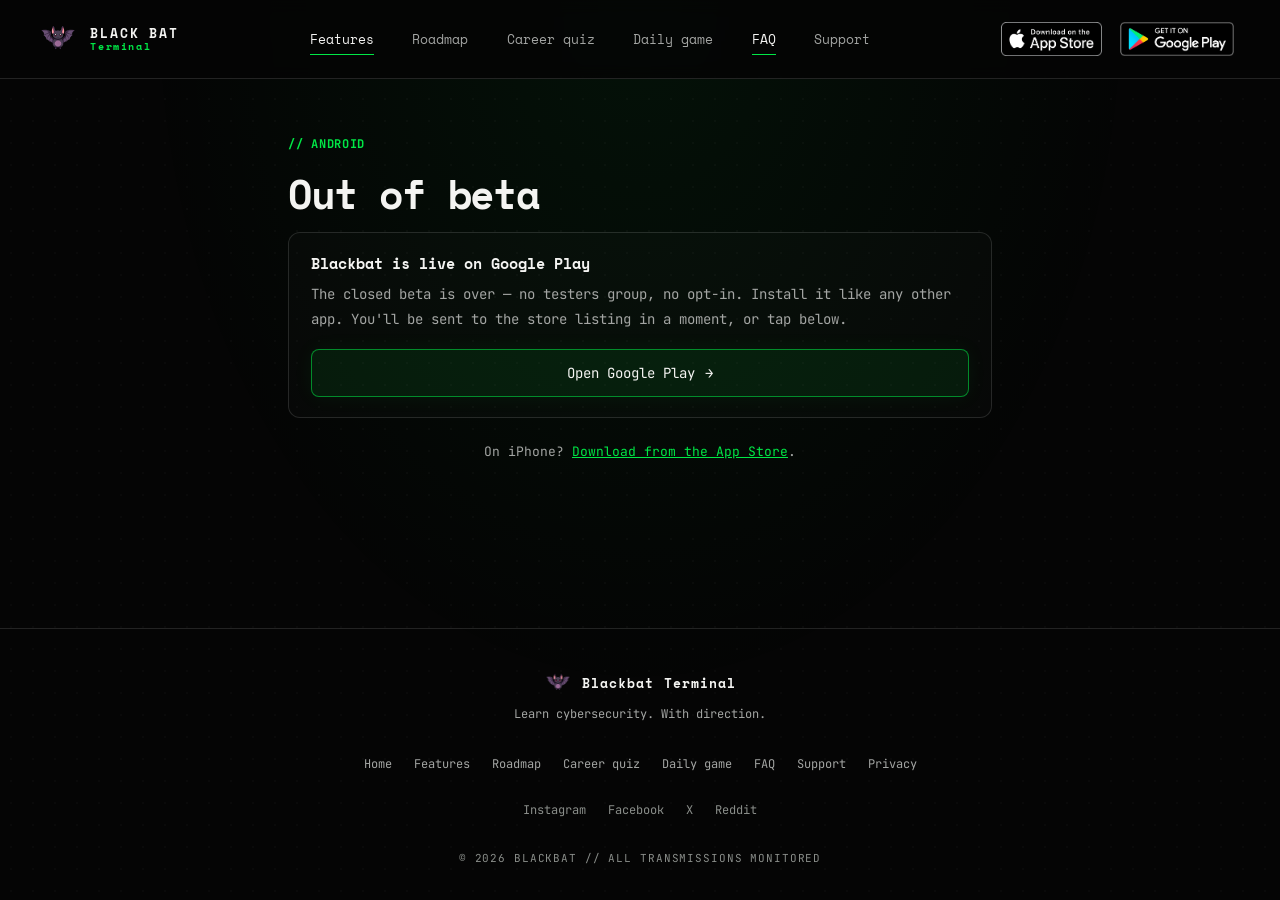
==== commit 76262ced: "Add Zero Day, a daily cyber word game, at /zeroday/ One hidden cybersecurity word a day, six probes " ====
--- a/android-beta.html
+++ b/android-beta.html
@@ -24,6 +24,7 @@
   <link rel="preconnect" href="https://fonts.gstatic.com" crossorigin />
   <link href="https://fonts.googleapis.com/css2?family=JetBrains+Mono:wght@400;500;700&family=Space+Mono:wght@400;700&display=swap" rel="stylesheet" />
   <link rel="stylesheet" href="css/site.css" />
+  <script src="js/attribution.js" defer></script>
 </head>
 <body>
   <div class="bb-page">
@@ -38,6 +39,7 @@
           <a href="index.html#features" aria-current="page">Features</a>
           <a href="roadmap.html">Roadmap</a>
           <a href="career-quiz.html">Career quiz</a>
+          <a href="zeroday/">Daily game</a>
           <a href="index.html#faq" aria-current="page">FAQ</a>
           <a href="support.html">Support</a>
           <div class="bb-nav__stores">
@@ -90,6 +92,7 @@
           <a href="index.html#features">Features</a>
           <a href="roadmap.html">Roadmap</a>
           <a href="career-quiz.html">Career quiz</a>
+          <a href="zeroday/">Daily game</a>
           <a href="index.html#faq">FAQ</a>
           <a href="support.html">Support</a>
           <a href="privacy.html">Privacy</a>
